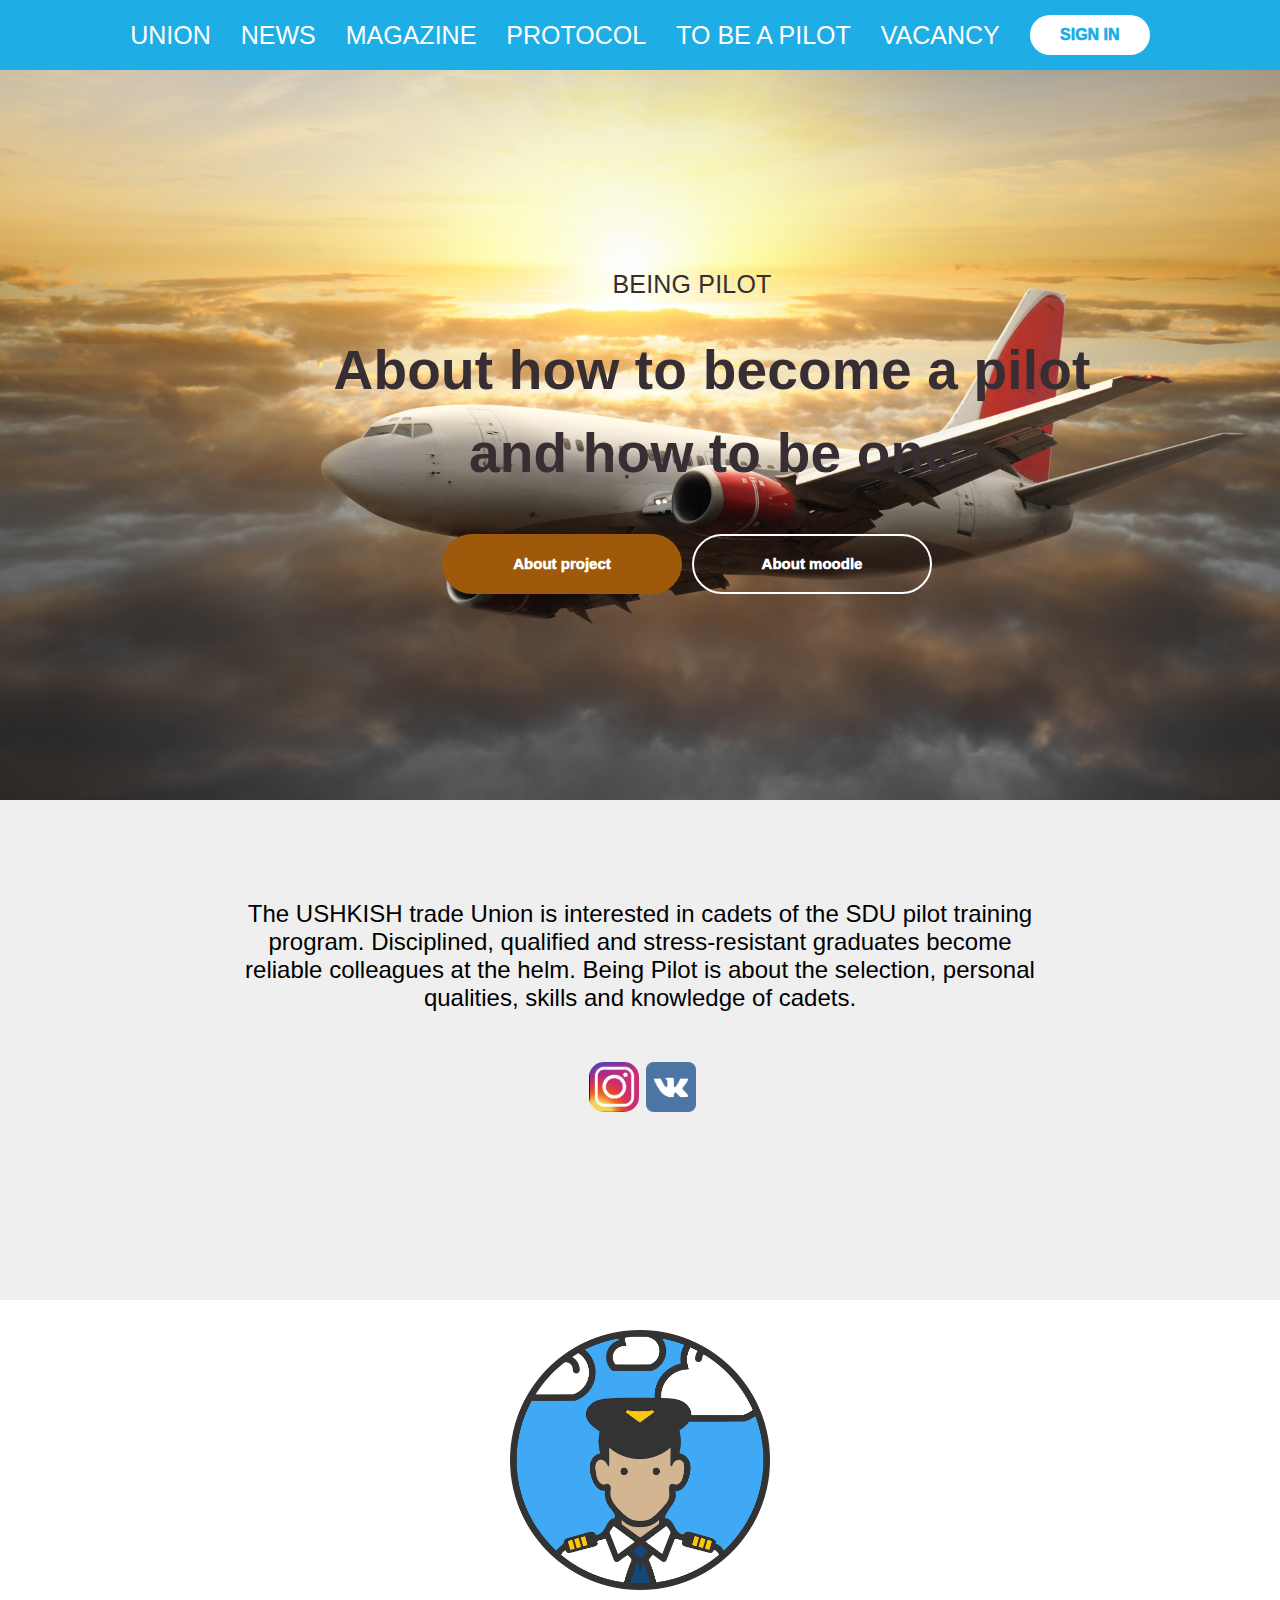
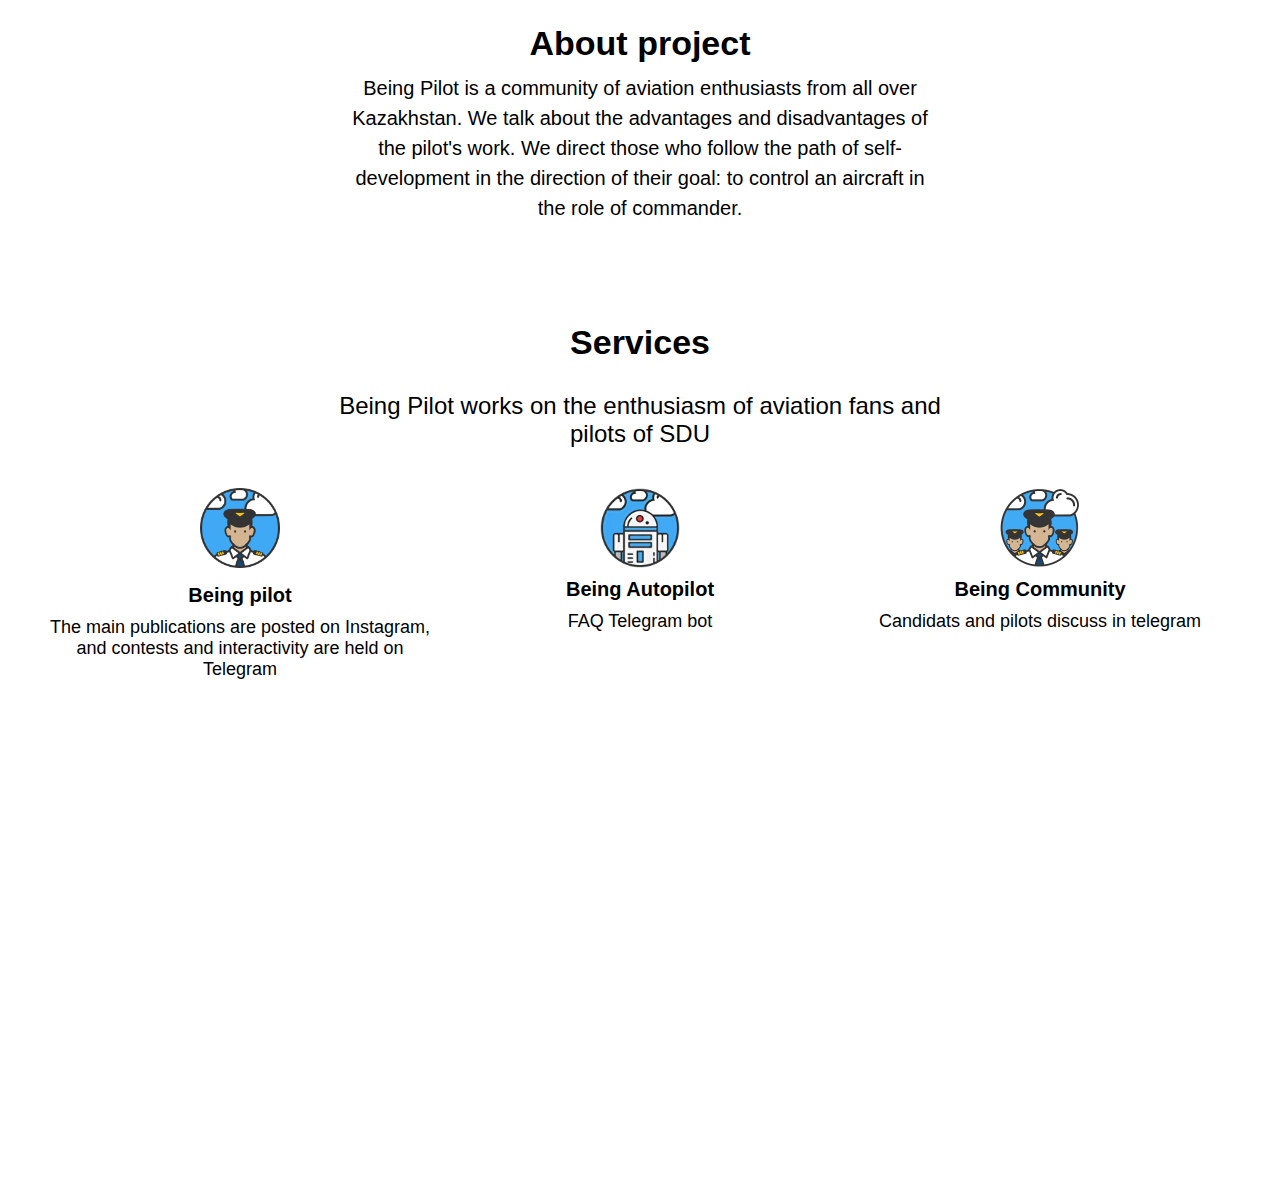
==== being pilot/index.html @ bdd45618 "another new page))" ====
<!DOCTYPE html>
<html lang="en">
<head>
    <meta charset="UTF-8">
    <meta name="viewport" content="width=device-width, initial-scale=1.0">
    <title>Being pilot</title>
    <link rel="stylesheet" href="styles.css">
</head>
<body>
    <div class="header">
        <div class="container">
            <div class="navbar">
                <ul>
                    <li><a href="">UNION</a></li>
                    <li><a href="">NEWS</a></li>
                    <li><a href="">MAGAZINE</a></li>
                    <li><a href="">PROTOCOL</a></li>
                    <li><a href="">TO BE A PILOT</a></li>
                    <li><a href="">VACANCY</a></li>
                </ul>
                <div class="sign-in">
                    <button>SIGN IN</button>
                </div>
            </div>
        </div>
    </div>
    <div class="upper_photo">
        <img src = "back3.jpg" id = "photo">
    </div>
    <div class="main_content">
        <div class="page_name">
            <h1>BEING PILOT</h1>
            <h2>About how to become a pilot
                and how to be one</h2>
            <div class="top_buttons">
                <button class = "btn1"><a href = "#">About project</a></button>
                <button class = "btn2"><a href = "https://moodle.sdu.edu.kz">About moodle</a></button>
            </div>
        </div>
        <div class="interests">
            <h2>The USHKISH trade Union is interested in cadets of the SDU pilot training program. 
                Disciplined, qualified and stress-resistant graduates become reliable colleagues at the helm.
                Being Pilot is about the selection, personal qualities, skills and knowledge of cadets.</h2>
            <div class="socials2">
                <a href = "https://instagram.com">
                    <img src = "inst.png" class = "instagram2">
                </a>
                <a href = "https://vk.com">
                    <img src = "vk.png" class = "vk2">
                </a>
            </div>
        </div>
        <div class="about_info">
            <div class="about_project">
                <img src = "BeingPilot.png" class = "pilot">
                <h1>About project</h1>
                <h2>Being Pilot is a community of aviation enthusiasts from all over Kazakhstan.
                    We talk about the advantages and disadvantages of the pilot's work. 
                    We direct those who follow the path of self-development in the direction of their goal: 
                    to control an aircraft in the role of commander.</h2>
            </div>
            <div class="services">
                <h1>Services</h1>
                <h2>Being Pilot works on the enthusiasm of aviation fans and pilots of SDU </h2>
            </div>
            <div class="icons">
                <div class="first_icon">
                    <a src = ><img src = "BeingPilot.png" class = "pilot2"></a>
                    
                    <h1>Being pilot</h1>
                    <h2>The main publications are posted on Instagram, and contests and interactivity are held on Telegram</h2>
                </div>
                <div class="first_icon">
                    <img src = "BeingPilotMainAva.png" class = "pilot2">
                    <h1>Being Autopilot</h1>
                    <h2>FAQ Telegram bot</h2>
                </div>
                <div class="first_icon">
                    <img src = "Community312p.png" class = "pilot2">
                    <h1>Being Community</h1>
                    <h2>Candidats and pilots discuss in telegram</h2>
                </div>
            </div>
        </div>
        <!--
        <footer>
            <div class="container-footer">
                <div class="text">
                    © All rights reserved. PPO "USHKISH".
                </div>
                <div class="socials">
                    <a href = "https://instagram.com">
                        <img src = "inst.png" class = "instagram">
                    </a>
                    <a href = "https://vk.com">
                        <img src = "vk.png" class = "vk">
                    </a>
                </div>
            </div>
        </footer>
        -->
    </div>

</body>
</html>
---- being pilot/styles.css ----
*{
    margin: 0;
    padding: 0;
}
body{
    font-size: 16px;
    color: #484d4e;
    font-family: 'Gill Sans', 'Gill Sans MT', Calibri, 'Trebuchet MS', sans-serif;
}
.header{
    width: 100%;
    height: 70px;
    position: fixed;
    display: flex;
    justify-content: center;
    z-index: 1;
    background-color: #1FADE5;
}
.navbar{
    width: 100%;
    height: 100%;
    display: flex;
    justify-content: center;
    align-items: center;
}
ul {
    list-style: none; 
    margin: 0;
    padding-left: 0;
    display: flex;
    justify-content: center;
    align-items: center;
}
a{
    text-decoration: none;
    color: white;
    font-size: 25px;
    font-family: Verdana, Geneva, Tahoma, sans-serif;
}
li{
    float:left;
    margin-right:30px;
}
.sign-in{
    width: 120px;
    height: 40px;
    background-color: rgb(255, 255, 255);
    border-radius: 20px;
    color: #1FADE5
}
.container{
    width: 1200px;
    height: 100%;
}
button{
    width: 100%;
    height: 100%;
    border-radius: 30px;
    background: none;
	color: inherit;
	border: none;
	padding: 0;
	font: inherit;
	cursor: pointer;
	outline: inherit;
    font-weight: 1000;
}
#photo{
    position: absolute;
    overflow: hidden;
    margin: 0;
    height: 800px;
    width: 100%;
}
.upper_photo{
    width: 100%;
    height: 800px;
}
.main_content{
    width: 100%;
    height: 2000px;
}
.page_name{
    position: absolute;
    z-index: 0;
    left:15%;
    top:30%;
    width: 1000px;
    height: 400px;
    text-align: center;
}
.page_name h1{
    font-size: 25px;
    color: rgb(54, 46, 50);
    letter-spacing: .20px;
    font-weight: 300;
    font-family: 'FuturaPT',Arial,sans-serif;
}
.page_name h2{
    font-size: 55px;
    color: rgb(54, 46, 50);
    letter-spacing: .20px;
    line-height: 1.5;
    font-weight: 600;
    max-width: 800px;
    padding-left: 120px;
    padding-top: 30px;
    font-family: 'FuturaPT',Arial,sans-serif;
}
.top_buttons{
    padding-top: 40px;
    margin: 0 auto;
    display: flex;
    width: 500px;
}
.btn1{
    width: 240px;
    height: 60px;
    background-color: rgb(158, 89, 10);
    color:white;
}
.btn2{
    margin-left: 10px;
    width: 240px;
    height: 60px;
    border: 2px solid white;
    color:white;
}
.btn1 a{
    font-size:15px;
}
.btn2 a{
    font-size: 15px;
}
.interests{
    width: 100%;
    height: 500px;
    background-color: #efefef;
    text-align: center;
}
.interests h2{
    margin: 0 auto;
    padding-top: 100px;
    font-size: 24px;
    max-width: 800px;
    font-weight: 200;
    color:black;
}
.socials2{
    margin-top: 50px;
    
}
.instagram2{
    width: 50px;
    height: 50px;
    border-radius: 15px;
    position: relative;
    margin-left: 5px;
}
.vk2{
    width: 50px;
    height: 50px;
}
.about_info{
    width: 100%;
    height: 1500px;

}
.about_project{
    margin: 0 auto;
    width: 600px;
    background-color: #fff;
    text-align: center;
}
.pilot{
    margin-top: 30px;
    width: 260px;
    height: 260px;
}
.about_project h1{
    margin-top: 30px;
    font-size: 34px;
    color:black;
    font-weight: 700;
}
.about_project h2{
    margin-top: 10px;
    font-size: 20px;
    color:black;
    font-weight: 200;
    line-height: 1.5;
}
.services{
    padding-top: 100px;
    text-align: center;
    max-width: 650px;
    margin: 0 auto;
    
}
.services h1{
    font-size: 34px;
    color:black;
    font-weight: 700;
}
.services h2{
    padding-top: 30px;
    font-size: 24px;
    color:black;
    font-weight: 300;
}
.icons{
    display: flex;
    margin: 0 auto;
    width: 1200px;
    margin-top: 40px;
    
}
.first_icon{
    display: flex;
    flex-direction: column;
    width: 400px;
    text-align: center;
}
.pilot2{
    width: 80px;
    height: 80px;
    margin: 0 auto;
}
.first_icon h1{
    font-size: 20px;
    color:black;
    margin-top: 10px;
    font-weight: 600;
}
.first_icon h2{
    font-size: 18px;
    color:black;
    margin-top: 10px;
    font-weight: 300;
}















































footer{
    margin-top: 100px;
    width: 100%;
    height:200px;
    border-top: 1px solid;
    background-color: #292929;
    overflow: hidden;
    display: flex;
    align-items: center;
    justify-content: center;
}
.container-footer{
    width: 1200px;
    height: 100%;
    display: flex;
    align-items: center;
}
.text{
    margin-top: 20px;
    font-size: 15px;
    color:white;
    font-family: 'FuturaPT',Arial,sans-serif;
    position: relative;
 
}
.socials{
    margin-top: 20px;
    position: relative;
    left: 870px;
}
.instagram{
    width: 25px;
    height: 25px;
    float: right;
    position: relative;
    margin-left: 5px;
}
.vk{
    width: 25px;
    height: 25px;
    float: right;
    position: relative;
}
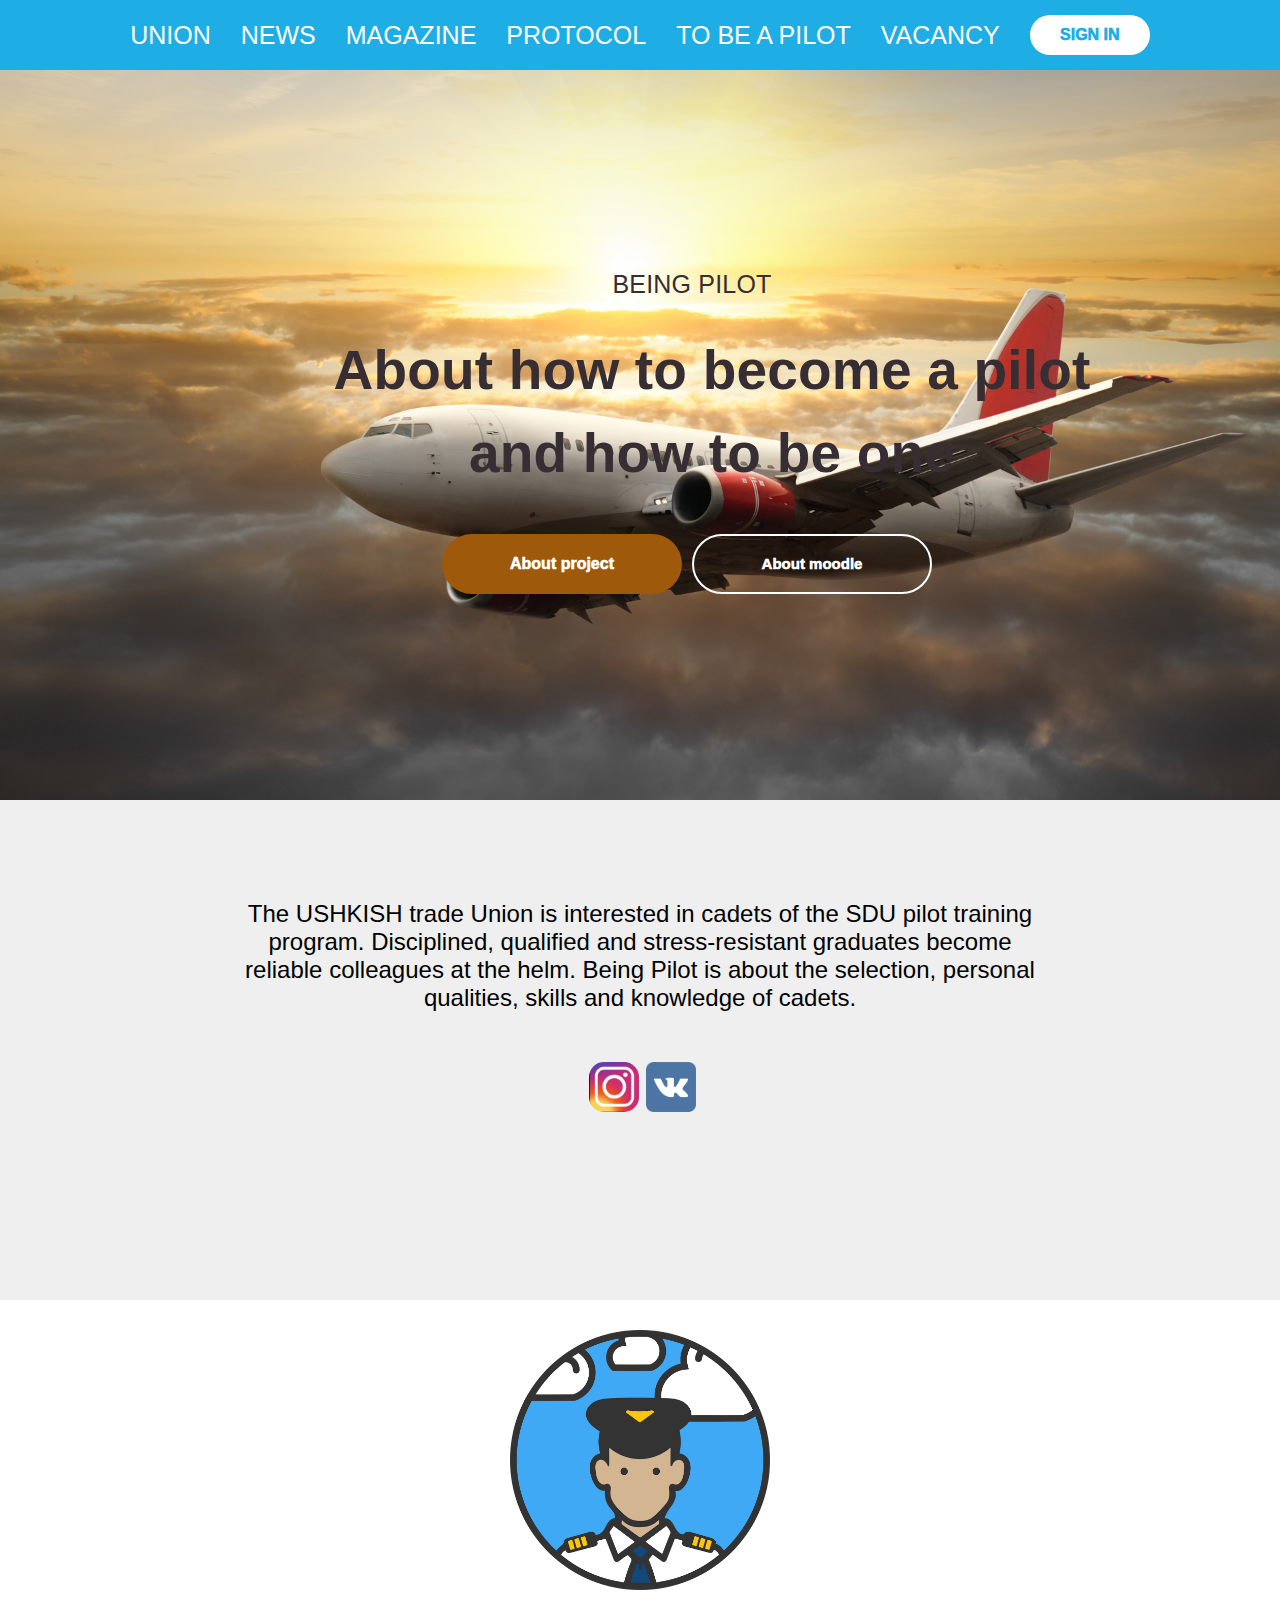
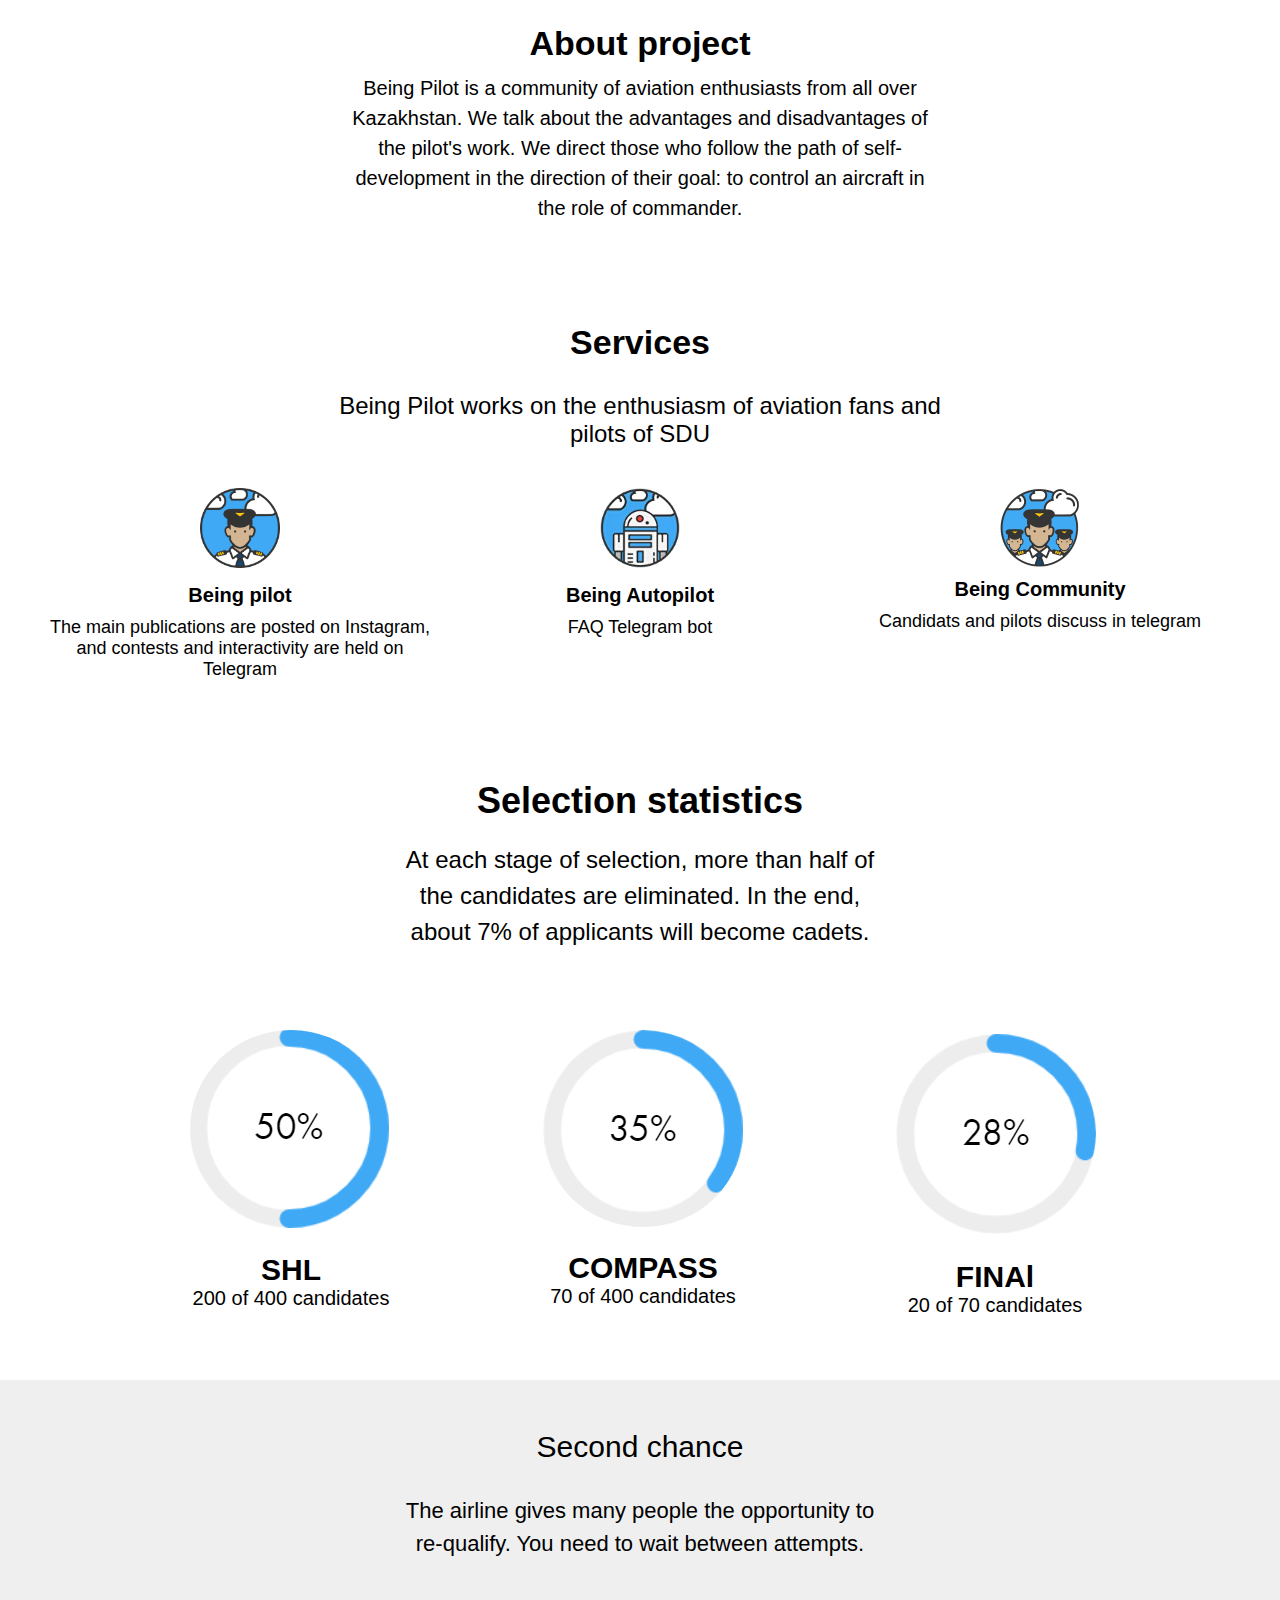
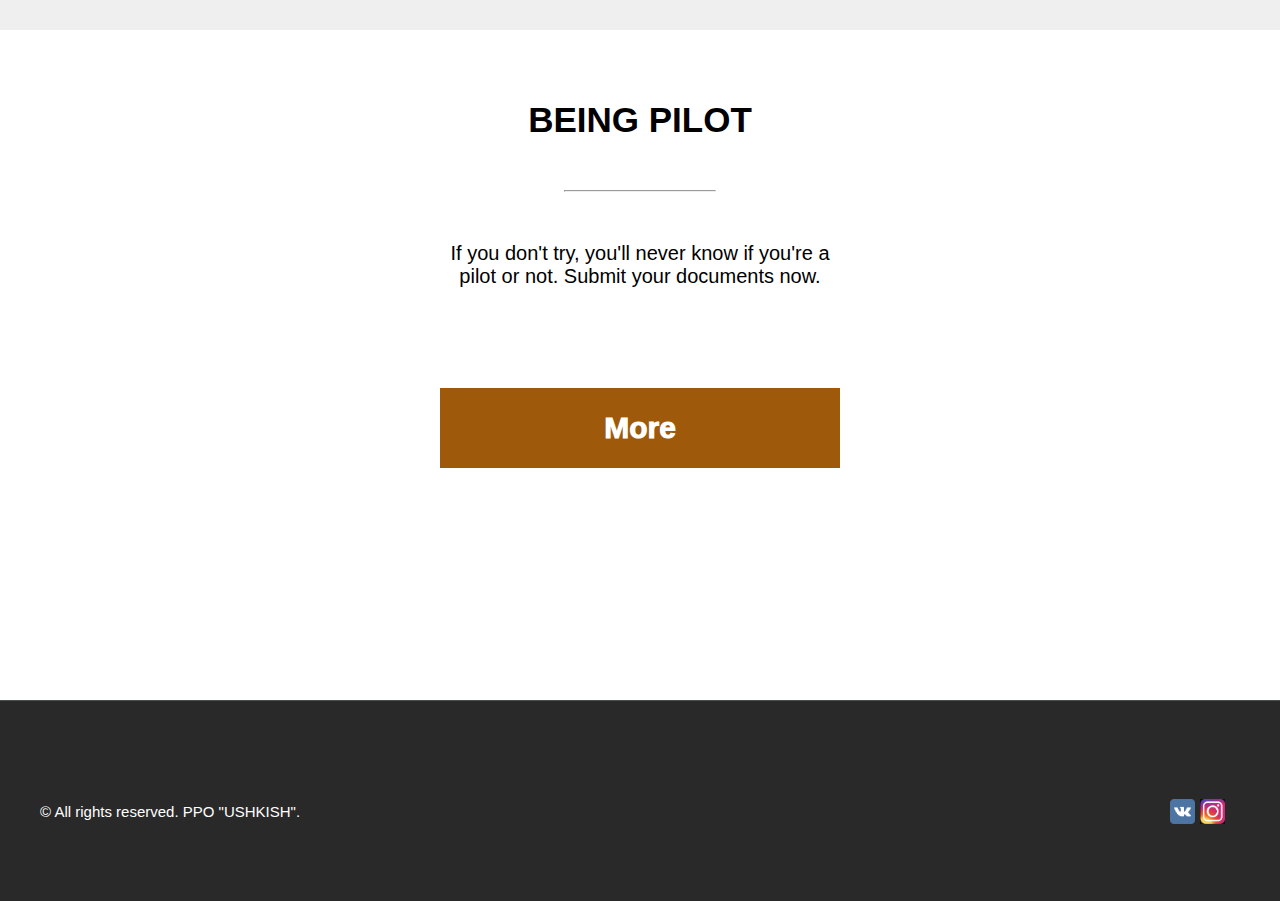
==== commit 2e4a7d87: "update page" ====
--- a/being pilot/index.html
+++ b/being pilot/index.html
@@ -33,8 +33,9 @@
             <h2>About how to become a pilot
                 and how to be one</h2>
             <div class="top_buttons">
-                <button class = "btn1"><a href = "#">About project</a></button>
+                <button class = "btn1" onclick = "window.scrollBy(0, 1250)">About project</button>
                 <button class = "btn2"><a href = "https://moodle.sdu.edu.kz">About moodle</a></button>
+                <script src = "script.js"></script>
             </div>
         </div>
         <div class="interests">
@@ -65,41 +66,72 @@
             </div>
             <div class="icons">
                 <div class="first_icon">
-                    <a src = ><img src = "BeingPilot.png" class = "pilot2"></a>
+                    <a href = "#"><img src = "BeingPilot.png" class = "pilot2"></a>
                     
                     <h1>Being pilot</h1>
                     <h2>The main publications are posted on Instagram, and contests and interactivity are held on Telegram</h2>
                 </div>
                 <div class="first_icon">
-                    <img src = "BeingPilotMainAva.png" class = "pilot2">
+                    <a href = "https://web.telegram.org"><img src = "BeingPilotMainAva.png" class = "pilot2"></a>
                     <h1>Being Autopilot</h1>
                     <h2>FAQ Telegram bot</h2>
                 </div>
                 <div class="first_icon">
-                    <img src = "Community312p.png" class = "pilot2">
+                    <a href = "https://web.telegram.org"></a><img src = "Community312p.png" class = "pilot2">
                     <h1>Being Community</h1>
                     <h2>Candidats and pilots discuss in telegram</h2>
                 </div>
             </div>
-        </div>
-        <!--
-        <footer>
-            <div class="container-footer">
-                <div class="text">
-                    © All rights reserved. PPO "USHKISH".
+            <div class="statistics">
+                <h1>Selection statistics</h1>
+                <h2>At each stage of selection, more than half of the candidates are eliminated. 
+                    In the end, about 7% of applicants will become cadets.</h2>
+            </div>
+            <div class="diagrams">
+                <div class="diag_one">
+                    <img src = "diag1.png" class = "diag">
+                    <h1>SHL</h1>
+                    <h2>200 of 400 candidates</h2>
                 </div>
-                <div class="socials">
-                    <a href = "https://instagram.com">
-                        <img src = "inst.png" class = "instagram">
-                    </a>
-                    <a href = "https://vk.com">
-                        <img src = "vk.png" class = "vk">
-                    </a>
+                <div class="diag_one">
+                    <img src = "diag2.png" class = "diag">
+                    <h1>COMPASS</h1>
+                    <h2>70 of 400 candidates</h2>
+                </div>
+                <div class="diag_one">
+                    <img src = "diag3.png" class = "diag">
+                    <h1>FINAl</h1>
+                    <h2>20 of 70 candidates</h2>
                 </div>
             </div>
-        </footer>
-        -->
+            <div class="second_chance">
+                <h1>Second chance</h1>
+                <h2>The airline gives many people the opportunity to re-qualify. You need to wait between attempts.</h2>
+            </div>
+            <div class="more_info">
+                <h1>BEING PILOT</h1>
+                <hr>
+                <h2>If you don't try, you'll never know if you're a pilot or not. 
+                    Submit your documents now.</h2>
+                <button class = "more_button"><a href = "web.telegram.org">More</a></button>
+            </div>
+        </div>
     </div>
+    <footer>
+        <div class="container-footer">
+            <div class="text">
+                © All rights reserved. PPO "USHKISH".
+            </div>
+            <div class="socials">
+                <a href = "https://instagram.com">
+                    <img src = "inst.png" class = "instagram">
+                </a>
+                <a href = "https://vk.com">
+                    <img src = "vk.png" class = "vk">
+                </a>
+            </div>
+        </div>
+    </footer>
 
 </body>
 </html>--- a/being pilot/styles.css
+++ b/being pilot/styles.css
@@ -78,7 +78,7 @@
 }
 .main_content{
     width: 100%;
-    height: 2000px;
+    height: 3000px;
 }
 .page_name{
     position: absolute;
@@ -238,53 +238,112 @@
     margin-top: 10px;
     font-weight: 300;
 }
-
-
-
-
-
-
-
-
-
-
-
-
-
-
-
-
-
-
-
-
-
-
-
-
-
-
-
-
-
-
-
-
-
-
-
-
-
-
-
-
-
-
-
-
-
-
-
+.statistics{
+    height: 100px;
+    width:500px;
+    text-align: center;
+    margin: 0 auto;
+    margin-top: 100px;
+}
+.statistics h1{
+    font-size:36px;
+    color:black;
+    font-weight: 800;
+}
+.statistics h2{
+    margin-top: 20px;
+    font-size:24px;
+    color:black;
+    font-weight: 300;
+    line-height: 1.5;
+    max-width: 100%;
+}
+.diagrams{
+    margin: 0 auto;
+    display: flex;
+    width:900px;
+    height:300px;
+    margin-top: 150px;
+    text-align: center;
+    font-family: 'FuturaPT',Arial,sans-serif;
+}
+.diag{
+    border-radius: 50%;
+}
+.diag_one{
+    margin-right: 150px;
+}
+.diag_one h1{
+    margin-top: 20px;
+    color:black;
+    font-weight: 600;
+    font-size:30px;
+}
+.diag_one h2{
+    color:black;
+    font-weight: 100;
+    font-size:20px;
+}
+.second_chance{
+    background-color: #efefef;
+    width: 100%;
+    height: 250px;
+    text-align: center;
+    font-family: 'FuturaPT',Arial,sans-serif;
+    margin-top: 50px;
+}
+.second_chance h1{
+    color:black;
+    font-size:30px;
+    font-weight: 500;
+    padding-top: 50px;   
+}
+.second_chance h2{
+    color:black;
+    font-size:22px;
+    font-weight: 100;
+    padding-top: 30px;   
+    max-width: 500px;
+    margin: 0 auto;
+    line-height: 1.5;
+}
+.more_info{
+    width: 100%;
+    height: 500px;
+    font-family: 'FuturaPT',Arial,sans-serif;
+    background-color: #fff;
+    text-align: center;
+}
+.more_info h1{
+    font-size: 35px;
+    margin-top: 70px;
+    color:black;
+}
+hr{
+    color: black;
+    width: 150px;
+    margin: 0 auto;
+    margin-top: 50px;
+}
+.more_info h2{
+    color:black;
+    max-width: 400px;
+    margin: 0 auto;
+    font-size: 20px;
+    font-weight: 200;
+    margin-top: 50px;
+}
+.more_button{
+    margin-top: 100px;
+    width: 400px;
+    height: 80px;
+    background-color: rgb(158, 89, 10);
+    border-radius: 0;
+}
+.more_button a{
+    color:white;
+    font-size: 30px;
+}
 footer{
     margin-top: 100px;
     width: 100%;
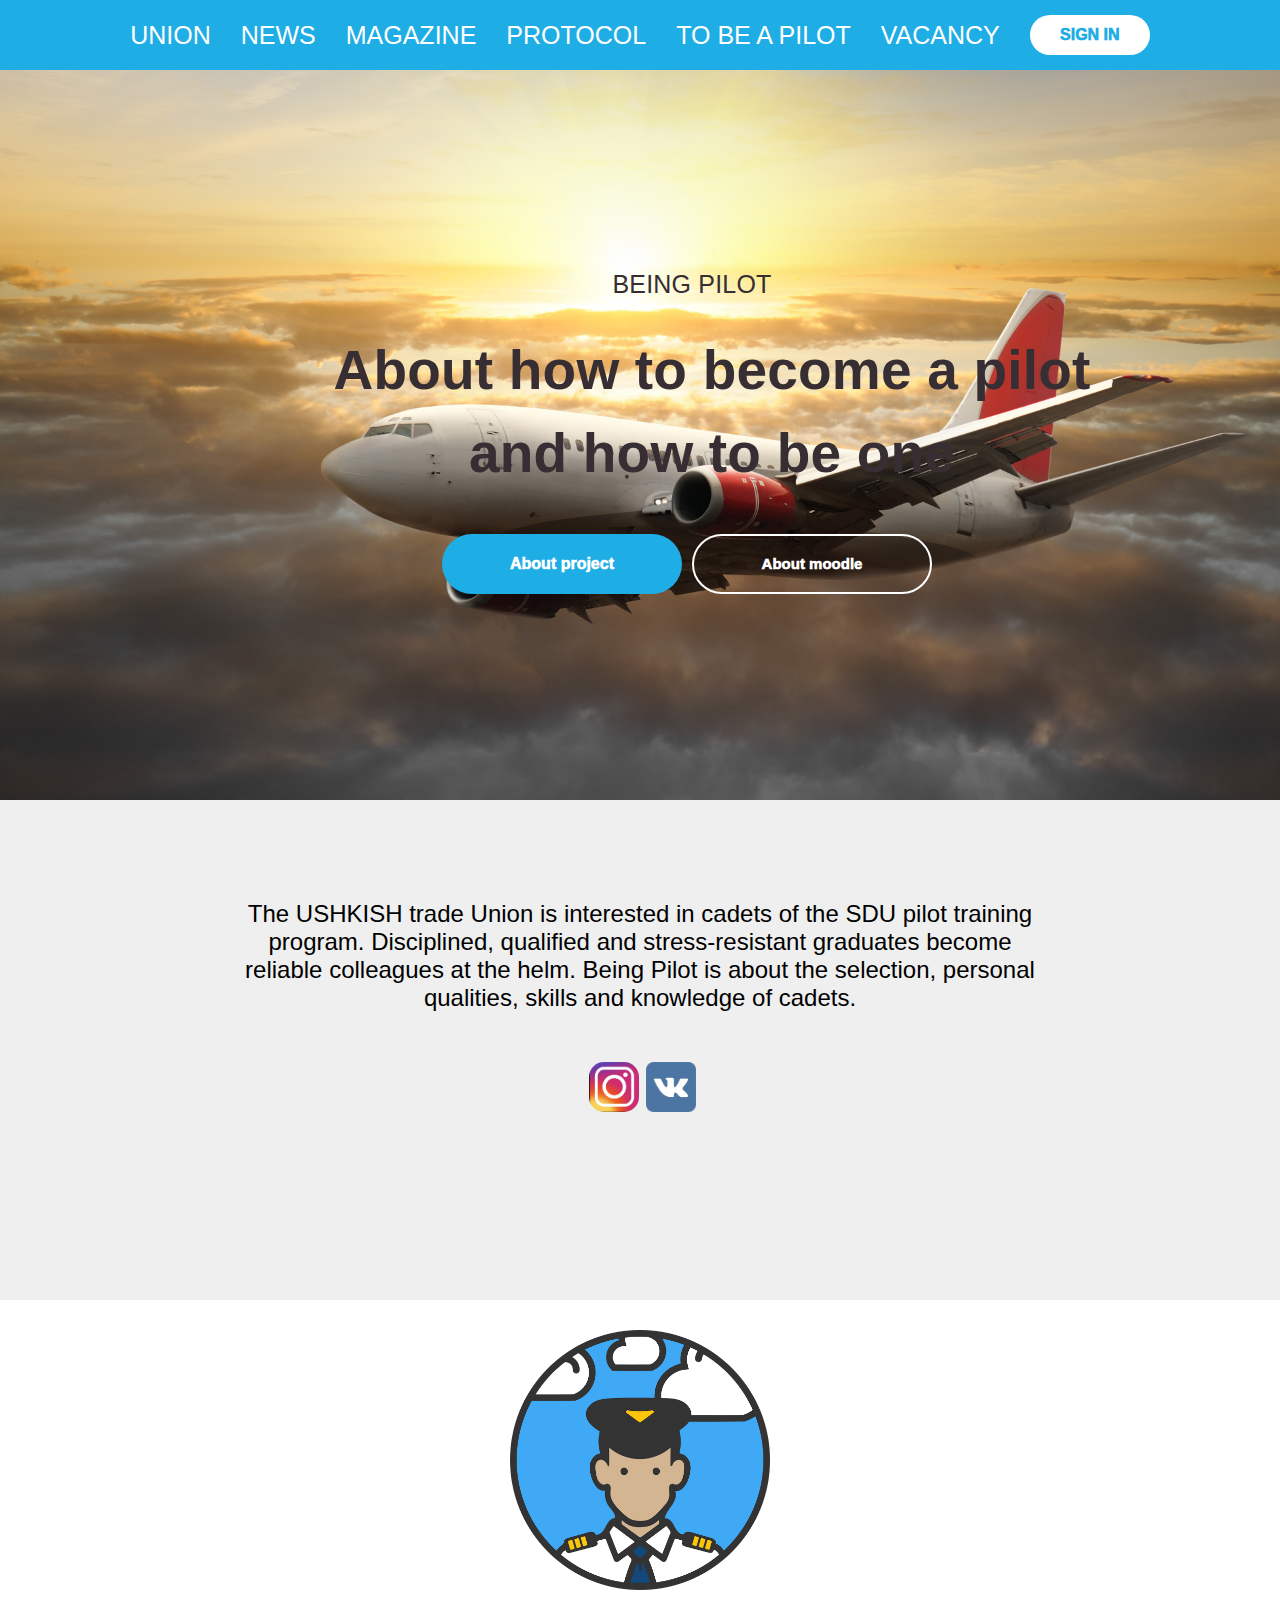
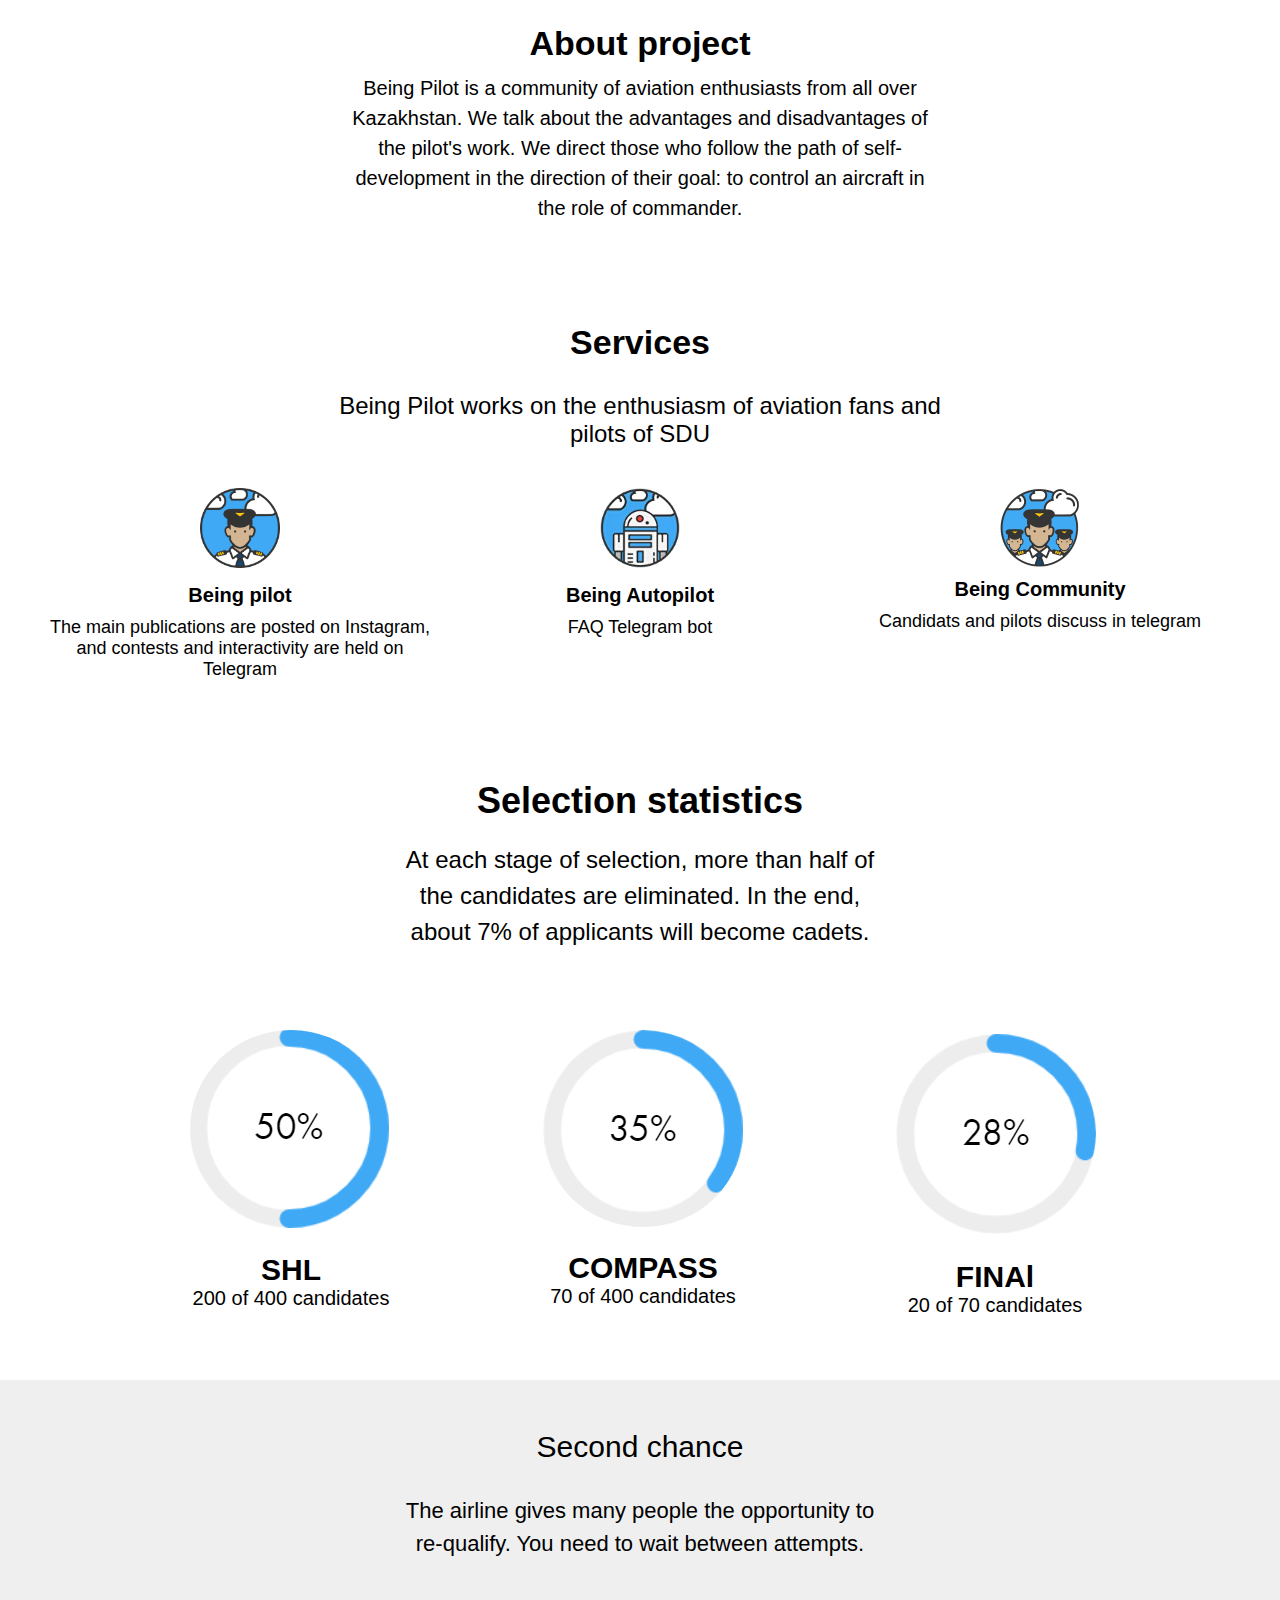
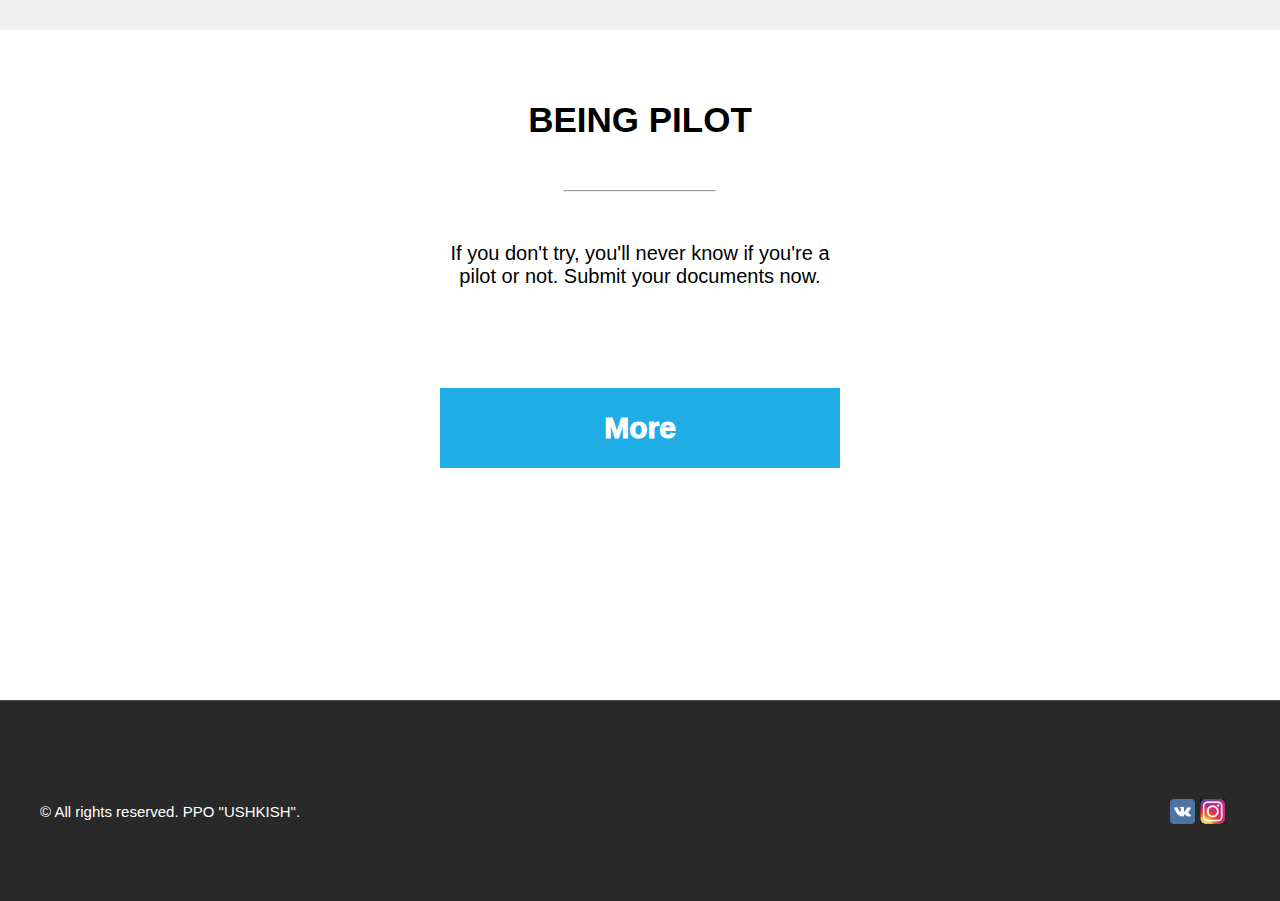
==== commit 0f6191f1: "com" ====
--- a/being pilot/index.html
+++ b/being pilot/index.html
@@ -11,12 +11,12 @@
         <div class="container">
             <div class="navbar">
                 <ul>
-                    <li><a href="">UNION</a></li>
-                    <li><a href="">NEWS</a></li>
-                    <li><a href="">MAGAZINE</a></li>
-                    <li><a href="">PROTOCOL</a></li>
-                    <li><a href="">TO BE A PILOT</a></li>
-                    <li><a href="">VACANCY</a></li>
+                    <li><a href="/union/page2.html">UNION</a></li>
+                    <li><a href="/main/index.html">NEWS</a></li>
+                    <li><a href="/magazine/index.html">MAGAZINE</a></li>
+                    <li><a href="/protocols/index.html">PROTOCOL</a></li>
+                    <li><a href="/being pilot/index.html">TO BE A PILOT</a></li>
+                    <li><a href="/vacancy/index.html">VACANCY</a></li>
                 </ul>
                 <div class="sign-in">
                     <button>SIGN IN</button>
--- a/being pilot/styles.css
+++ b/being pilot/styles.css
@@ -116,7 +116,7 @@
 .btn1{
     width: 240px;
     height: 60px;
-    background-color: rgb(158, 89, 10);
+    background-color: #1FADE5;
     color:white;
 }
 .btn2{
@@ -337,7 +337,7 @@
     margin-top: 100px;
     width: 400px;
     height: 80px;
-    background-color: rgb(158, 89, 10);
+    background-color: #1FADE5;
     border-radius: 0;
 }
 .more_button a{
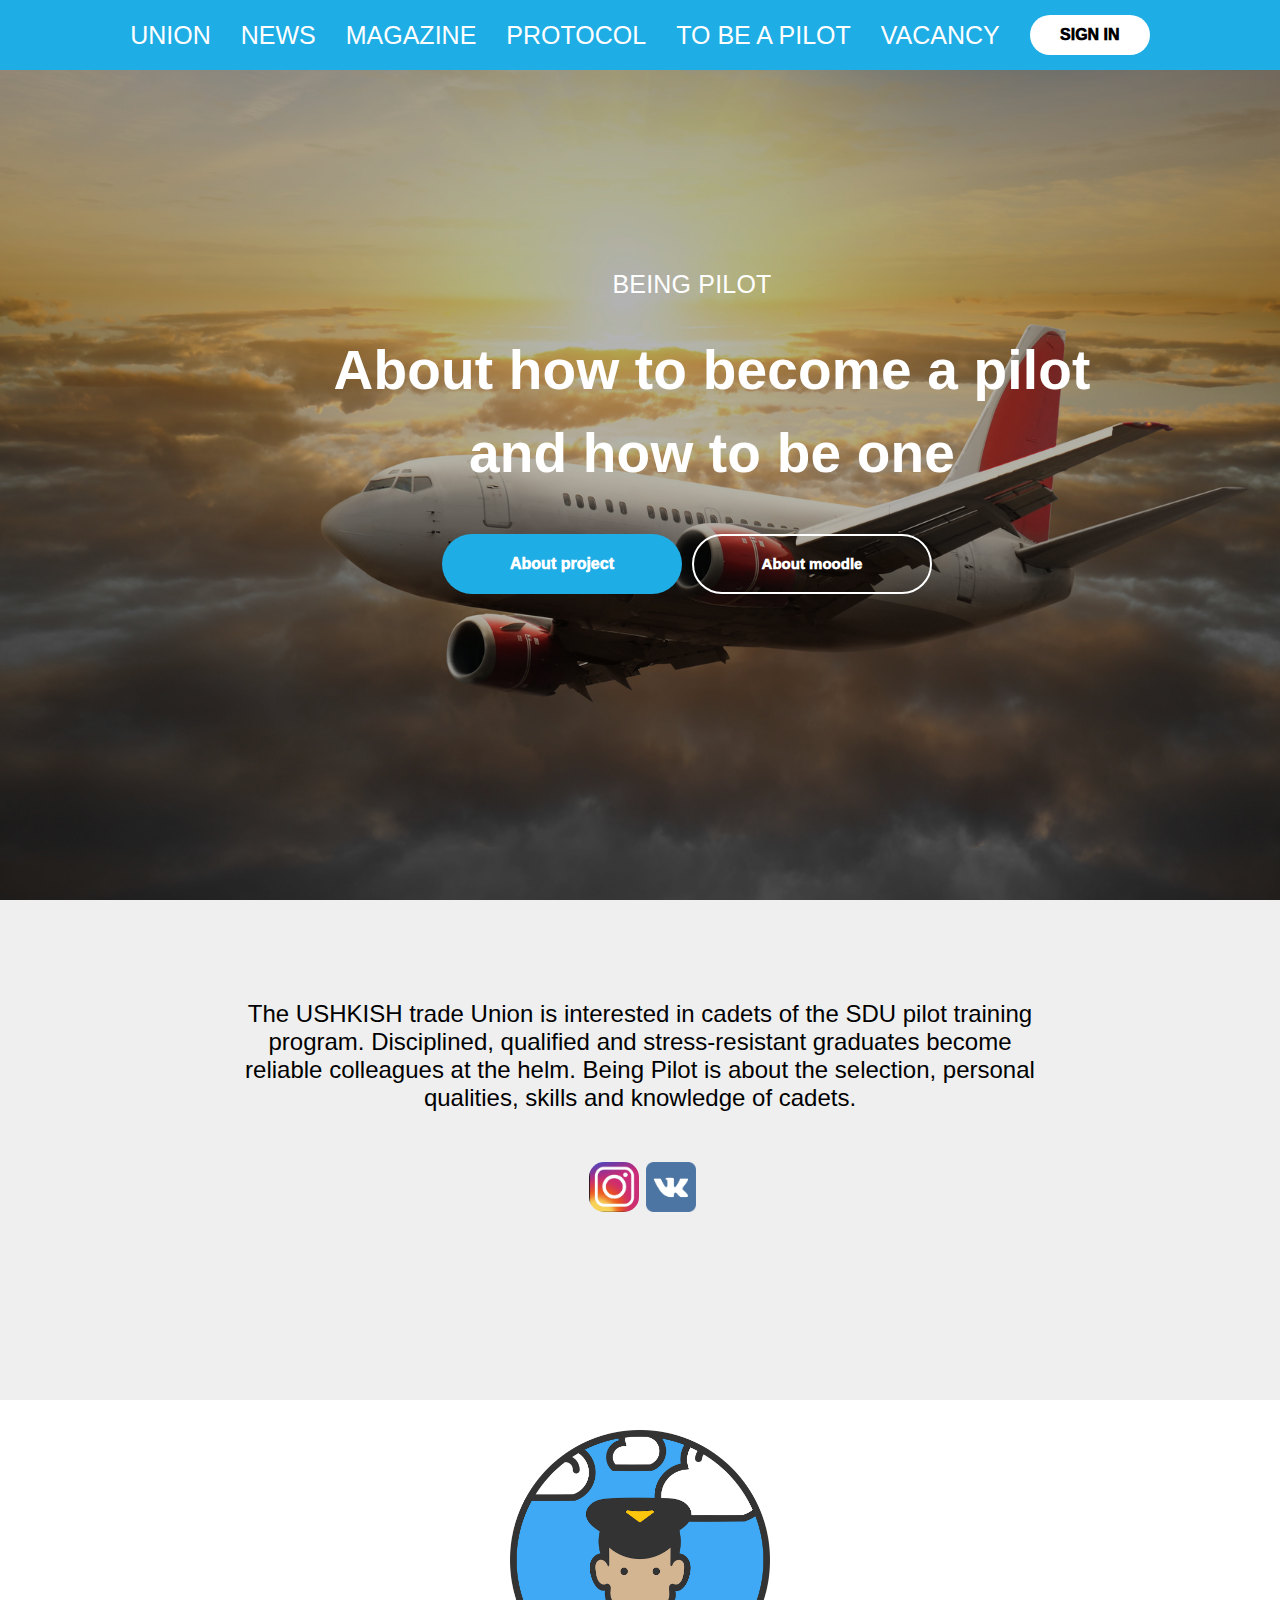
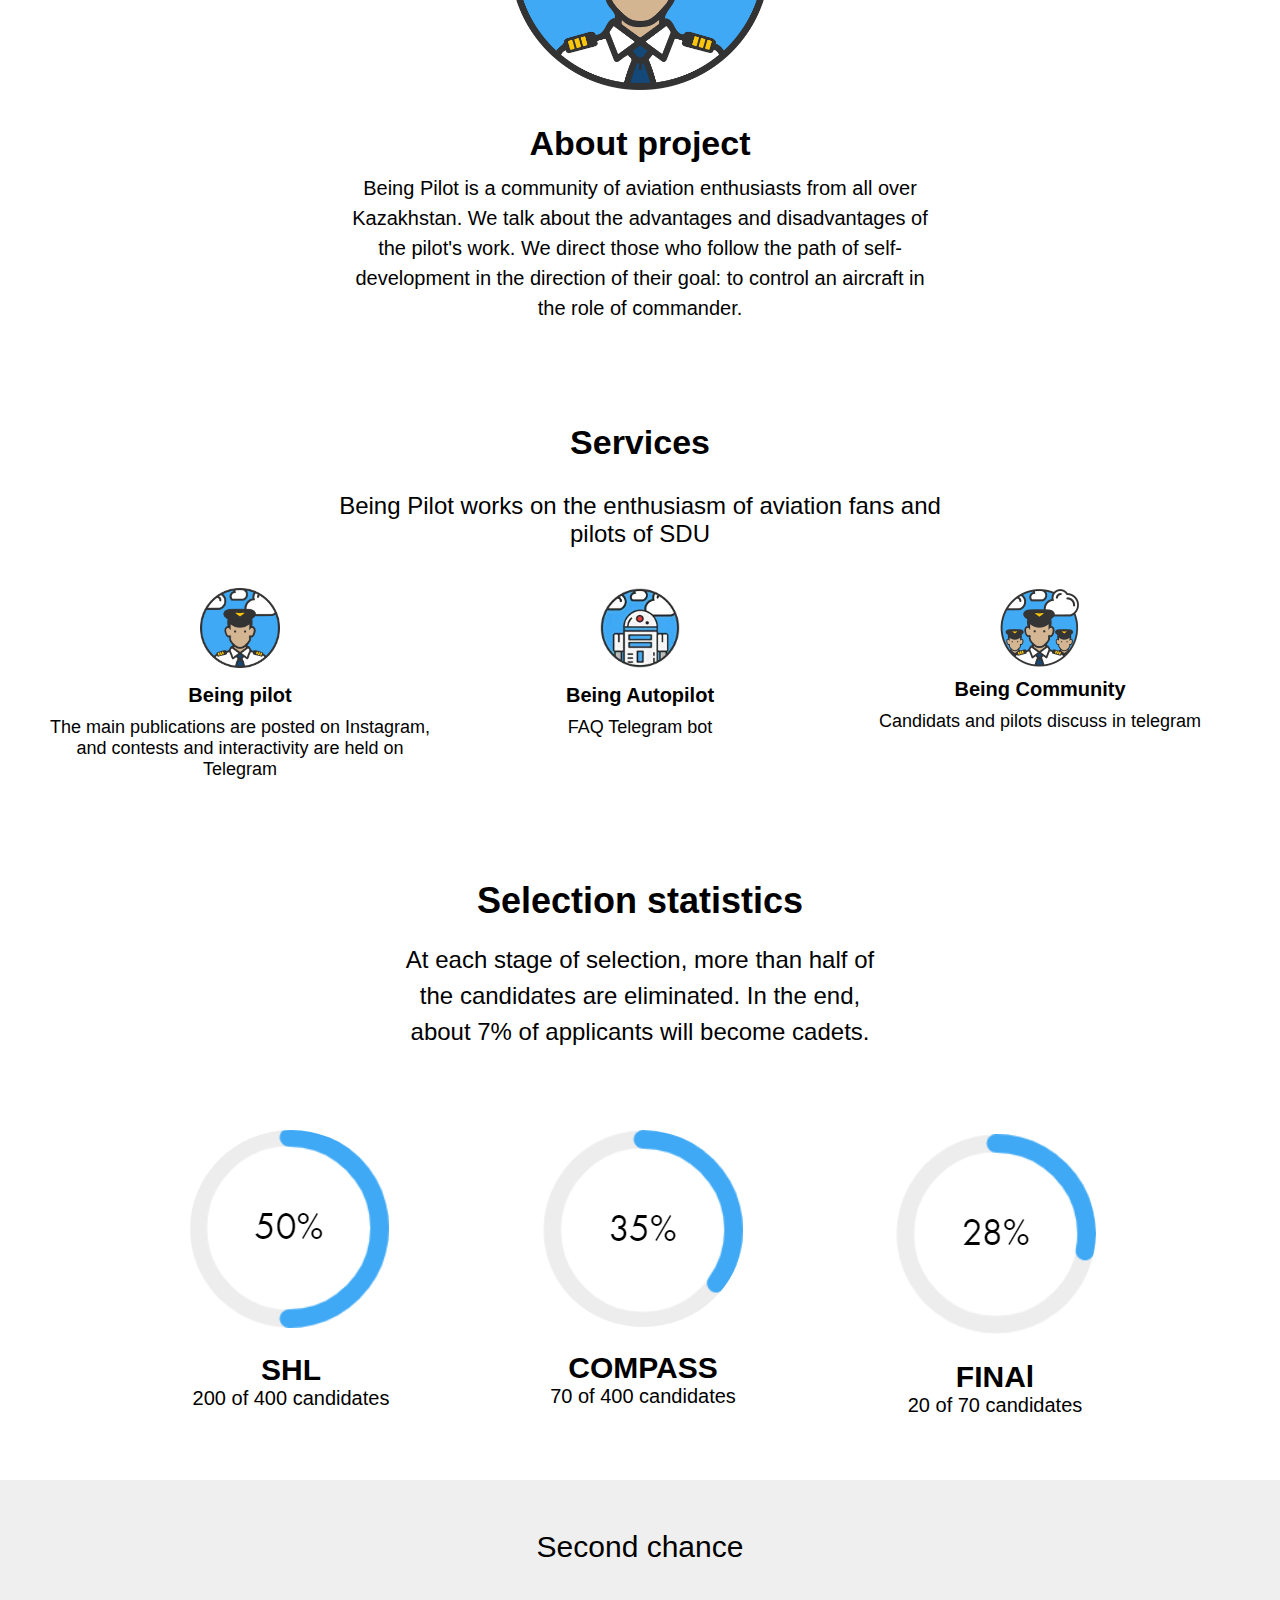
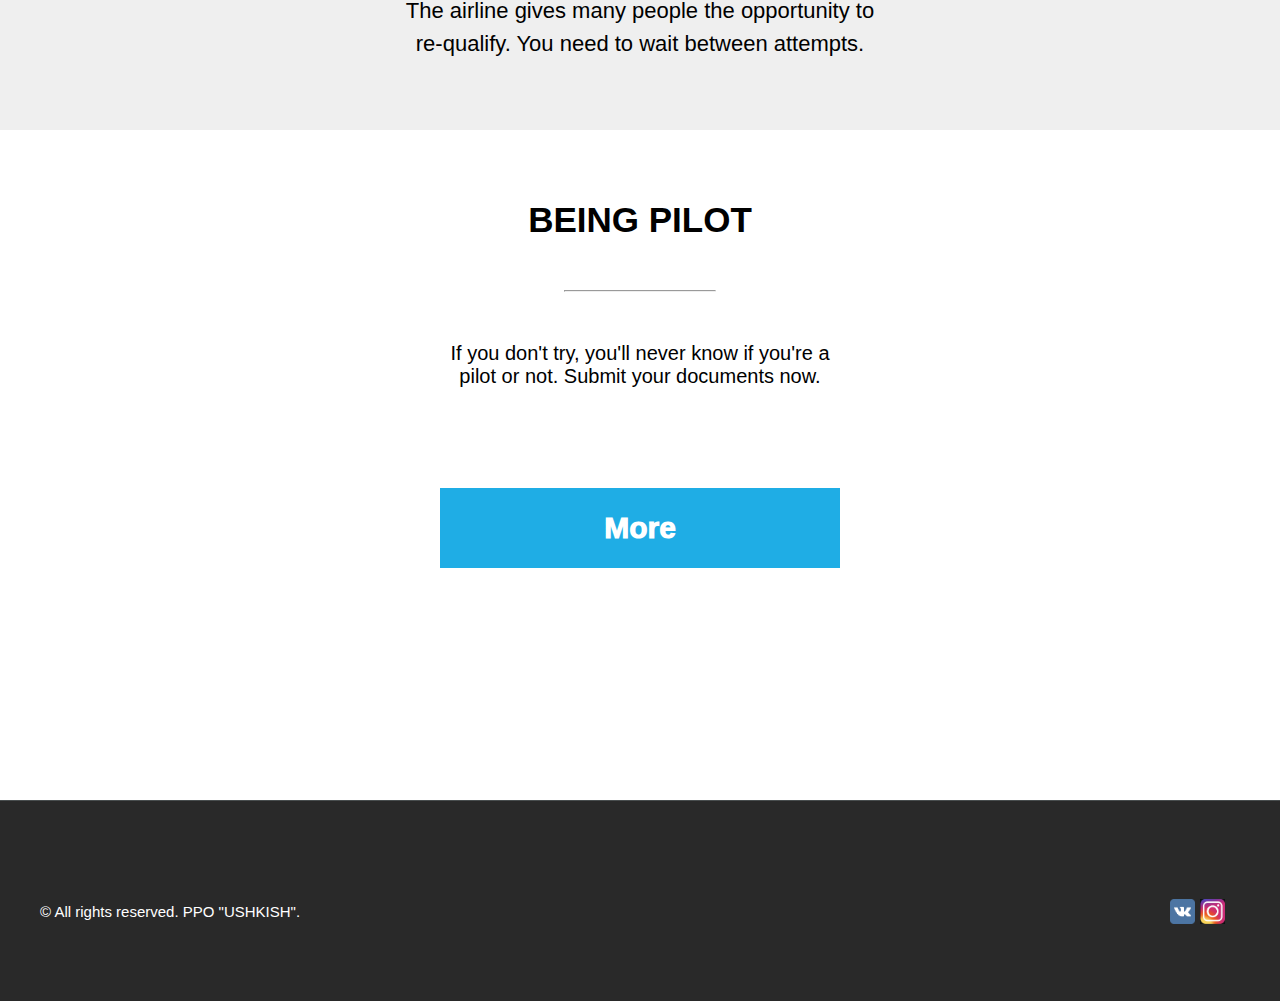
==== commit 5a9a43e5: "last commit" ====
--- a/being pilot/index.html
+++ b/being pilot/index.html
@@ -11,15 +11,15 @@
         <div class="container">
             <div class="navbar">
                 <ul>
-                    <li><a href="/union/page2.html">UNION</a></li>
-                    <li><a href="/main/index.html">NEWS</a></li>
-                    <li><a href="/magazine/index.html">MAGAZINE</a></li>
-                    <li><a href="/protocols/index.html">PROTOCOL</a></li>
-                    <li><a href="/being pilot/index.html">TO BE A PILOT</a></li>
-                    <li><a href="/vacancy/index.html">VACANCY</a></li>
+                    <li><a href="C:\Users\stron\Documents\GitHub\web_project\union\page2.html">UNION</a></li>
+                    <li><a href="C:\Users\stron\Documents\GitHub\web_project\main\index.html">NEWS</a></li>
+                    <li><a href="C:\Users\stron\Documents\GitHub\web_project\magazine\index.html">MAGAZINE</a></li>
+                    <li><a href="C:\Users\stron\Documents\GitHub\web_project\protocols\index.html">PROTOCOL</a></li>
+                    <li><a href="C:\Users\stron\Documents\GitHub\web_project\being pilot\index.html">TO BE A PILOT</a></li>
+                    <li><a href="C:\Users\stron\Documents\GitHub\web_project\vacancy\index.html">VACANCY</a></li>
                 </ul>
                 <div class="sign-in">
-                    <button>SIGN IN</button>
+                    <button><a id = "signbut" href = "C:\Users\stron\Documents\GitHub\web_project\sign\index.html">SIGN IN</a></button>
                 </div>
             </div>
         </div>
--- a/being pilot/styles.css
+++ b/being pilot/styles.css
@@ -15,6 +15,12 @@
     justify-content: center;
     z-index: 1;
     background-color: #1FADE5;
+}
+#signbut{
+    text-decoration: none;
+    color: black;
+    font-size: 16px;
+    font-family: Verdana, Geneva, Tahoma, sans-serif;
 }
 .navbar{
     width: 100%;
@@ -69,12 +75,14 @@
     position: absolute;
     overflow: hidden;
     margin: 0;
-    height: 800px;
-    width: 100%;
+    height: 100%;
+    width: 100%;
+    opacity: 0.7;
 }
 .upper_photo{
     width: 100%;
-    height: 800px;
+    height: 100vh;
+    background: #000000;
 }
 .main_content{
     width: 100%;
@@ -91,14 +99,14 @@
 }
 .page_name h1{
     font-size: 25px;
-    color: rgb(54, 46, 50);
+    color: rgb(255, 255, 255);
     letter-spacing: .20px;
     font-weight: 300;
     font-family: 'FuturaPT',Arial,sans-serif;
 }
 .page_name h2{
     font-size: 55px;
-    color: rgb(54, 46, 50);
+    color: rgb(255, 255, 255);
     letter-spacing: .20px;
     line-height: 1.5;
     font-weight: 600;
